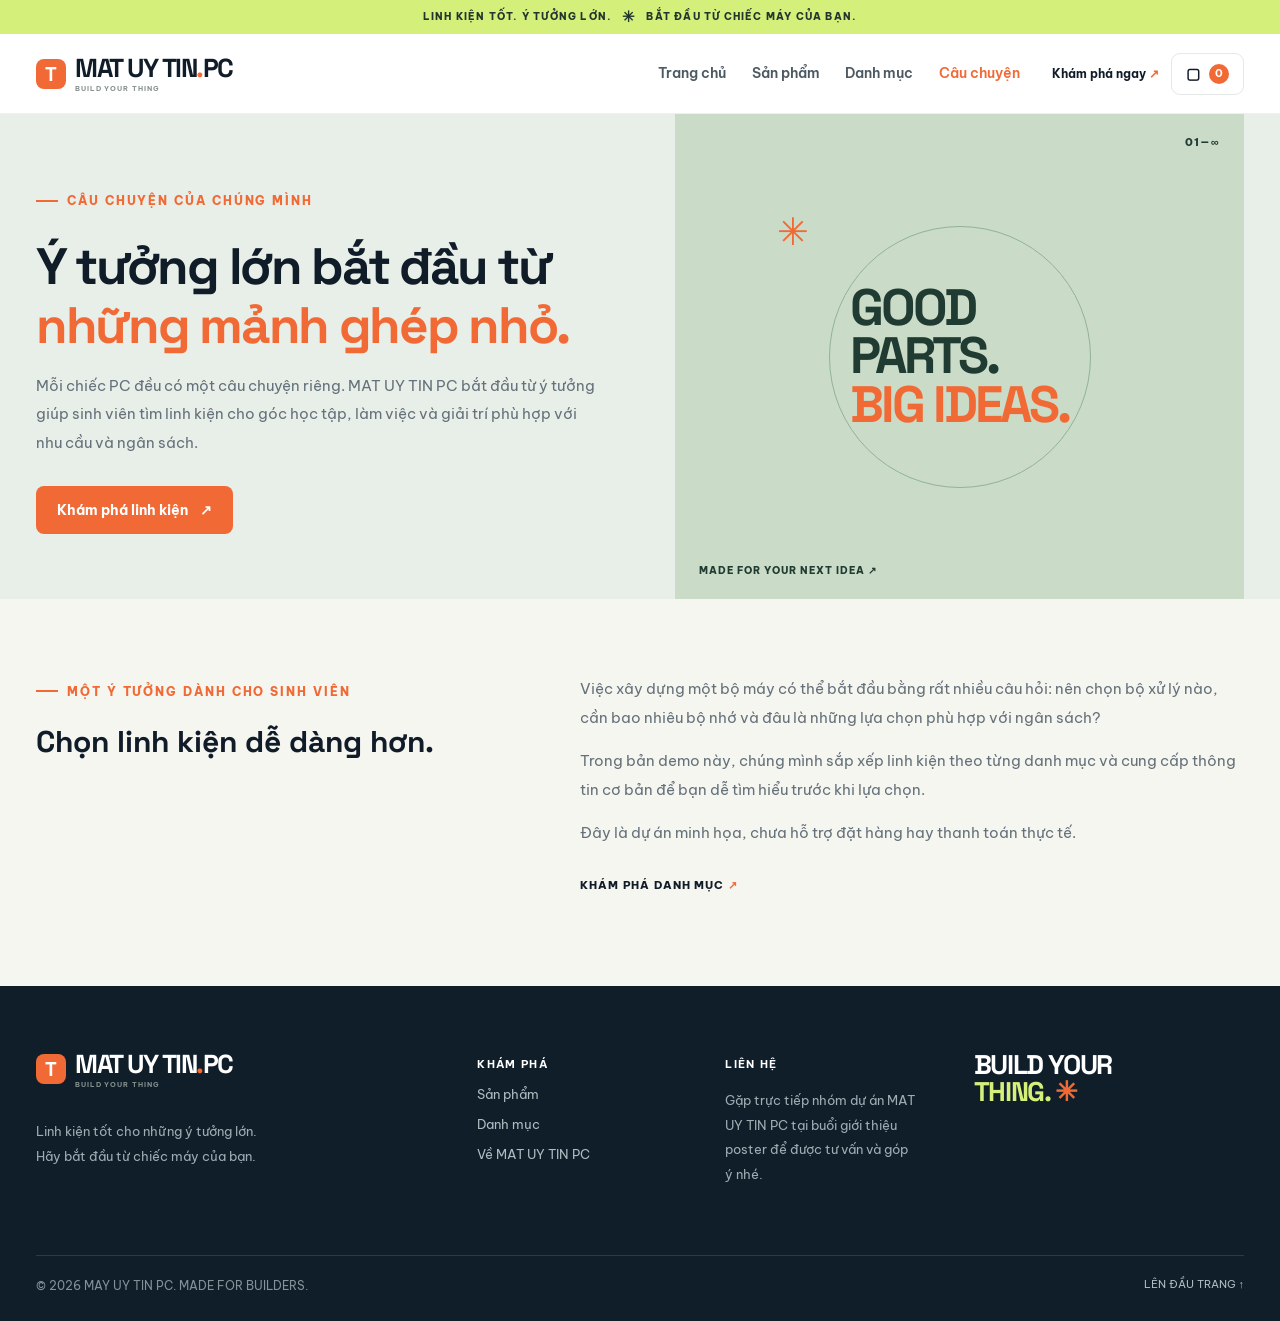
==== backstory.html @ f729427e "Add separate storefront pages and product details" ====
<!doctype html>
<html lang="vi">
<head>
  <meta charset="utf-8">
  <meta name="viewport" content="width=device-width, initial-scale=1">
  <meta name="theme-color" content="#142c29">
  <meta name="description" content="MAT UY TIN PC — góc linh kiện cho chiếc máy tính tiếp theo của bạn.">
  <title>Câu chuyện — MAT UY TIN PC</title>
  <link rel="stylesheet" href="styles.css">
  <script src="app.js" defer></script>
</head>
<body>
  <div class="announcement">LINH KIỆN TỐT. Ý TƯỞNG LỚN. <span>✳</span> BẮT ĐẦU TỪ CHIẾC MÁY CỦA BẠN.</div>
  <header class="site-header">
    <div class="container header-inner">
      <a class="logo" href="index.html" aria-label="MAT UY TIN PC — về trang chủ"><span class="logo-mark">T<span>✳</span></span><span>MAT UY TIN<span class="logo-dot">.</span>PC<small>BUILD YOUR THING</small></span></a>
      <nav class="nav-links" aria-label="Điều hướng chính"><a href="index.html">Trang chủ</a><a href="products.html">Sản phẩm</a><a href="categories.html">Danh mục</a><a href="backstory.html" aria-current="page">Câu chuyện</a></nav>
      <div class="header-actions"><a class="header-link" href="products.html">Khám phá ngay <span>↗</span></a><button class="icon-button cart-trigger" type="button" aria-label="Mở giỏ hàng"><span aria-hidden="true">▢</span><span class="cart-count">0</span></button></div>
    </div>
  </header>
  <main id="top">

    <section class="story-hero"><div class="container story-hero-inner"><div><p class="section-kicker">CÂU CHUYỆN CỦA CHÚNG MÌNH</p><h1>Ý tưởng lớn bắt đầu từ <em>những mảnh ghép nhỏ.</em></h1><p>Mỗi chiếc PC đều có một câu chuyện riêng. MAT UY TIN PC bắt đầu từ ý tưởng giúp sinh viên tìm linh kiện cho góc học tập, làm việc và giải trí phù hợp với nhu cầu và ngân sách.</p><a class="button button-primary" href="products.html">Khám phá linh kiện <span>↗</span></a></div><div class="build-visual" aria-hidden="true"><span class="build-star">✳</span><span class="build-number">01—∞</span><div class="build-message">GOOD<br>PARTS.<br><em>BIG IDEAS.</em></div><span class="build-caption">MADE FOR YOUR NEXT IDEA ↗</span></div></div></section>
    <section class="page-section"><div class="container story-content"><div><p class="section-kicker">MỘT Ý TƯỞNG DÀNH CHO SINH VIÊN</p><h2>Chọn linh kiện dễ dàng hơn.</h2></div><div><p>Việc xây dựng một bộ máy có thể bắt đầu bằng rất nhiều câu hỏi: nên chọn bộ xử lý nào, cần bao nhiêu bộ nhớ và đâu là những lựa chọn phù hợp với ngân sách?</p><p>Trong bản demo này, chúng mình sắp xếp linh kiện theo từng danh mục và cung cấp thông tin cơ bản để bạn dễ tìm hiểu trước khi lựa chọn.</p><p>Đây là dự án minh họa, chưa hỗ trợ đặt hàng hay thanh toán thực tế.</p><a class="text-link" href="categories.html">KHÁM PHÁ DANH MỤC <span>↗</span></a></div></div></section>
  </main>
  <footer class="footer"><div class="container"><div class="footer-grid"><div><a class="logo footer-logo" href="index.html"><span class="logo-mark">T<span>✳</span></span><span>MAT UY TIN<span class="logo-dot">.</span>PC<small>BUILD YOUR THING</small></span></a><p>Linh kiện tốt cho những ý tưởng lớn.<br>Hãy bắt đầu từ chiếc máy của bạn.</p></div><div><strong>KHÁM PHÁ</strong><a href="products.html">Sản phẩm</a><a href="categories.html">Danh mục</a><a href="backstory.html">Về MAT UY TIN PC</a></div><div id="lien-he"><strong>LIÊN HỆ</strong><p>Gặp trực tiếp nhóm dự án MAT UY TIN PC tại buổi giới thiệu poster để được tư vấn và góp ý nhé.</p></div><div class="footer-tagline">BUILD YOUR<br><em>THING.</em> <span>✳</span></div></div><div class="footer-bottom"><span>© 2026 MAY UY TIN PC. MADE FOR BUILDERS.</span><a href="#top">LÊN ĐẦU TRANG ↑</a></div></div></footer>
  <div class="cart-overlay" id="cart-overlay" hidden></div>
  <aside class="cart-drawer" id="cart-drawer" role="dialog" aria-modal="true" aria-labelledby="cart-title" aria-hidden="true">
    <div class="cart-header"><div><p class="section-kicker">MAT UY TIN PC / GIỎ HÀNG</p><h2 id="cart-title">Giỏ hàng của bạn<span>.</span></h2></div><button class="close-cart" type="button" aria-label="Đóng giỏ hàng">×</button></div>
    <div class="cart-items" id="cart-items"></div>
    <div class="cart-summary" id="cart-summary"><div><span>Tạm tính</span><strong id="cart-total">0 ₫</strong></div><p>Đây là bản demo. Không thanh toán hoặc đặt hàng thực tế.</p><button class="button button-primary checkout-button" type="button" disabled>Đặt hàng thử <span>↗</span></button><button class="continue-shopping" type="button">Tiếp tục chọn linh kiện</button></div>
    <form class="checkout-form" id="checkout-form" hidden>
      <p>Đây là đơn hàng mô phỏng. Không nhập thông tin cá nhân thật và không chuyển tiền.</p>
      <div class="checkout-identity"><strong>Thông tin khách hàng mẫu</strong><p>Tên: Sinh viên Demo<br>Số điện thoại: 000 000 0000</p></div>
      <fieldset class="checkout-options"><legend>Chọn cách thanh toán thử</legend><label class="checkout-option"><input type="radio" name="payment" value="Thanh toán khi nhận hàng (thử)" checked> Thanh toán khi nhận hàng (thử)</label><label class="checkout-option"><input type="radio" name="payment" value="Chuyển khoản (thử)"> Chuyển khoản (thử)</label></fieldset>
      <div class="checkout-total"><span>Tổng đơn hàng thử</span><strong id="checkout-total">0 ₫</strong></div>
      <button class="button button-primary" type="submit">Xác nhận đơn thử <span>↗</span></button><button class="checkout-back" type="button">← Quay lại giỏ hàng</button>
    </form>
    <div class="checkout-success" id="checkout-success" hidden role="status" aria-live="polite"><span aria-hidden="true">✳</span><h3>Đơn thử đã được xác nhận!</h3><p>Bạn đã hoàn tất trải nghiệm mua hàng tại MAT UY TIN PC.</p><p id="confirmation-details"></p><p>Đây chỉ là mô phỏng: không có đơn hàng hay giao dịch thực tế.</p><button class="button button-primary success-close" type="button">Tiếp tục khám phá <span>↗</span></button></div>
  </aside>
</body>
</html>
---- styles.css ----
@import url('https://fonts.googleapis.com/css2?family=Be+Vietnam+Pro:wght@400;500;600;700;800&family=Space+Grotesk:wght@400;500;600;700&display=swap');

:root{--ink:#111c29;--muted:#65717a;--paper:#f6f6f1;--white:#fff;--line:#e4e8e6;--orange:#f16a36;--dark:#101e2a;--lime:#d4ef7a;--radius:16px;--shadow:0 16px 38px rgba(19,32,43,.08)}
*{box-sizing:border-box}
html{scroll-behavior:smooth}
body{margin:0;background:var(--paper);color:var(--ink);font-family:'Be Vietnam Pro',sans-serif;font-size:15px;line-height:1.6}
body:has(.cart-drawer.is-open){overflow:hidden}
a{color:inherit;text-decoration:none}
button,input{font:inherit}
button{cursor:pointer}
button:focus-visible,a:focus-visible,input:focus-visible{outline:3px solid #f9a071;outline-offset:3px}
img{max-width:100%;display:block}
.container,.header-inner,.hero-inner,.footer-grid{width:min(1220px,calc(100% - 72px));margin-inline:auto}
.site-header{height:80px;background:#fff;border-bottom:1px solid #edf0ed;position:relative;z-index:10}
.header-inner{height:100%;display:flex;align-items:center;gap:42px}
.logo{display:inline-flex;align-items:center;gap:9px;font-family:'Space Grotesk',sans-serif;font-weight:700;font-size:26px;letter-spacing:-1.5px;white-space:nowrap;line-height:1}
.logo-mark{width:30px;height:30px;border-radius:8px;background:var(--orange);display:inline-grid;place-items:center;color:#fff;font-size:20px;letter-spacing:0}
.logo span:last-child{color:var(--orange)}
.nav-links{display:flex;align-items:center;gap:30px;margin-left:auto;font-weight:600;color:#4b5962;font-size:14px}
.nav-links a:hover{color:var(--orange)}
.header-actions{display:flex;align-items:center;gap:12px}
.icon-button{position:relative;display:inline-flex;align-items:center;justify-content:center;gap:9px;height:42px;padding:0 14px;border:1px solid var(--line);border-radius:9px;background:#fff;color:var(--ink);font-weight:700}
.icon-button:hover{border-color:var(--orange)}
.cart-count{display:grid;place-items:center;min-width:20px;height:20px;padding:0 5px;border-radius:50%;background:var(--orange);color:#fff;font-size:11px;line-height:1}
.hero{overflow:hidden;background:var(--dark);color:#fff;position:relative}
.hero:before{content:'';position:absolute;inset:0;background:radial-gradient(circle at 76% 46%,rgba(76,110,108,.2),transparent 34%),linear-gradient(120deg,transparent 55%,rgba(255,255,255,.018) 55%);pointer-events:none}
.hero-inner{min-height:500px;display:grid;grid-template-columns:1fr 1fr;align-items:center;gap:45px;position:relative}
.hero-copy{padding:70px 0;max-width:600px;position:relative;z-index:1}
.eyebrow,.section-kicker{display:inline-flex;align-items:center;gap:9px;color:var(--orange);font-size:12px;font-weight:800;text-transform:uppercase;letter-spacing:.16em}
.hero .eyebrow{color:var(--lime)}
.eyebrow:before,.section-kicker:before{content:'';width:22px;height:2px;background:currentColor}
.hero-title{font-family:'Space Grotesk','Be Vietnam Pro',sans-serif;font-size:clamp(45px,5vw,69px);letter-spacing:-.055em;line-height:1.08;margin:22px 0 20px;max-width:650px}
.hero-title em,.hero-title span{font-style:normal;color:var(--lime)}
.hero-description{font-size:16px;line-height:1.9;color:#b6c3c8;max-width:500px;margin:0}
.hero-actions{display:flex;align-items:center;flex-wrap:wrap;gap:12px;margin-top:30px}
.button{min-height:48px;padding:0 20px;border-radius:8px;display:inline-flex;align-items:center;justify-content:center;gap:12px;font-size:14px;font-weight:700;border:1px solid transparent;transition:transform .2s,background .2s,border-color .2s}
.button:hover{transform:translateY(-2px)}
.button-primary{background:var(--orange);color:#fff}
.button-primary:hover{background:#d95627}
.button-secondary{border-color:#52616a;color:#fff;background:transparent}
.button-secondary:hover{border-color:#fff}
.hero-stats{display:flex;gap:28px;margin-top:42px;padding-top:22px;border-top:1px solid rgba(255,255,255,.14);color:#aab9bd;font-size:12px}
.hero-stats strong{display:block;color:#fff;font-family:'Space Grotesk',sans-serif;font-size:22px;line-height:1.3}
.hero-art{position:relative;min-height:450px;display:grid;place-items:center}
.orbit{position:absolute;width:min(440px,90%);aspect-ratio:1;border:1px solid rgba(207,230,199,.18);border-radius:50%}
.orbit:before,.orbit:after{content:'';position:absolute;border:1px solid rgba(207,230,199,.1);border-radius:50%;inset:32px}
.orbit:after{inset:-35px;border-style:dashed}
.pc-illustration{position:relative;z-index:1;filter:drop-shadow(0 35px 38px rgba(0,0,0,.3))}
.pc-illustration img{max-height:430px;object-fit:contain}
.benefits{display:grid;grid-template-columns:repeat(4,1fr);gap:0;background:#fff;border-bottom:1px solid var(--line)}
.benefit{display:flex;align-items:center;gap:14px;padding:27px 24px;border-right:1px solid var(--line)}
.benefit:first-child{padding-left:max(36px,calc((100vw - 1220px)/2))}
.benefit:last-child{border-right:0}
.benefit-icon{flex:none;width:42px;height:42px;display:grid;place-items:center;border-radius:12px;background:#fff2e9;color:var(--orange);font-size:21px}
.benefit strong{display:block;font-size:13px;line-height:1.5}
.benefit p,.benefit small{display:block;margin:3px 0 0;color:#89939a;font-size:12px;line-height:1.4}
.catalog-section{padding:90px 0 100px}
.section-heading{display:flex;align-items:end;justify-content:space-between;gap:24px;margin-bottom:32px}
.section-title{font-family:'Space Grotesk','Be Vietnam Pro',sans-serif;font-size:clamp(32px,3.4vw,45px);letter-spacing:-.045em;line-height:1.2;margin:10px 0 0}
.section-description{color:var(--muted);font-size:14px;line-height:1.8;max-width:400px;margin:8px 0 0}
.catalog-toolbar{display:flex;justify-content:space-between;align-items:center;gap:20px;border-bottom:1px solid #dce3df;margin-bottom:26px}
.category-tabs{display:flex;gap:25px;overflow-x:auto;scrollbar-width:none}
.category-tabs::-webkit-scrollbar{display:none}
.category-tab{border:0;border-bottom:2px solid transparent;background:transparent;padding:14px 0 16px;white-space:nowrap;color:#79858b;font-size:13px;font-weight:700}
.category-tab:hover,.category-tab.is-active,.category-tab[aria-selected=true]{border-color:var(--orange);color:var(--ink)}
.search-box{display:flex;align-items:center;gap:9px;background:#fff;border:1px solid var(--line);border-radius:8px;padding:0 13px;height:42px;color:#89969c;min-width:225px;margin-bottom:10px}
.search-box input{width:100%;border:0;outline:0;background:transparent;color:var(--ink);font-size:13px}
.search-box input:focus-visible{outline:0}
.product-grid{display:grid;grid-template-columns:repeat(4,minmax(0,1fr));gap:18px}
.product-card{position:relative;background:#fff;border:1px solid #e9edeb;border-radius:12px;overflow:hidden;transition:transform .2s,box-shadow .2s}
.product-card:hover{transform:translateY(-4px);box-shadow:var(--shadow)}
.product-image{height:220px;background:#f0f3f0;display:grid;place-items:center;overflow:hidden;position:relative}
.product-image img{width:80%;height:80%;object-fit:contain;transition:transform .25s}
.product-card:hover .product-image img{transform:scale(1.05)}
.product-badge{position:absolute;z-index:2;top:14px;left:14px;background:#fff;color:var(--ink);padding:5px 9px;border-radius:5px;font-size:10px;font-weight:800;text-transform:uppercase;letter-spacing:.04em}
.product-info{padding:20px}
.product-category{font-size:11px;text-transform:uppercase;letter-spacing:.12em;color:#9aa4a5;font-weight:700;margin:0 0 7px}
.product-name{font-family:'Space Grotesk','Be Vietnam Pro',sans-serif;font-weight:700;line-height:1.35;font-size:17px;min-height:43px;margin:0}
.product-spec{font-size:12px;color:#8c989b;margin:7px 0 18px;min-height:18px}
.product-bottom{display:flex;align-items:center;justify-content:space-between;gap:8px;padding-top:16px;border-top:1px solid #edf0ee}
.product-price{font-family:'Space Grotesk','Be Vietnam Pro',sans-serif;font-size:18px;font-weight:700;letter-spacing:-.03em}
.add-button{width:36px;height:36px;display:grid;place-items:center;flex:none;border:0;border-radius:8px;background:#142532;color:#fff;font-size:21px;line-height:1}
.add-button:hover{background:var(--orange)}
.empty-state{grid-column:1/-1;text-align:center;padding:50px;color:var(--muted)}
.build-section{background:#e8eee8;overflow:hidden}
.build-section>.container{display:grid;grid-template-columns:1fr 1fr;align-items:center;gap:70px;min-height:360px}
.build-copy{padding:65px 0}
.build-copy p{max-width:470px;color:var(--muted);line-height:1.9}
.build-copy .button{margin-top:16px}
.build-visual{height:100%;min-height:360px;display:grid;place-items:center;position:relative}
.build-visual:before{content:'';position:absolute;width:300px;height:300px;border-radius:50%;background:#d5e3d2}
.build-visual>*{position:relative}
.footer{background:#101e2a;color:#fff;padding:65px 0 26px}
.footer-grid{display:grid;grid-template-columns:2fr 1fr 1fr 1.4fr;gap:55px;padding-bottom:55px}
.footer .logo{margin-bottom:18px}
.footer p{color:#9daeb3;max-width:330px;font-size:13px;line-height:1.9}
.footer h3,.footer h4{font-size:13px;margin:0 0 18px}
.footer a:not(.logo){display:block;color:#aebdc1;font-size:13px;margin:9px 0}
.footer a:hover{color:#fff}
.footer-bottom{width:min(1220px,calc(100% - 72px));margin:auto;padding-top:20px;border-top:1px solid rgba(255,255,255,.12);display:flex;justify-content:space-between;gap:20px;color:#819398;font-size:12px}
.cart-overlay{position:fixed;inset:0;background:rgba(9,19,26,.55);z-index:50;opacity:0;visibility:hidden;transition:opacity .2s,visibility .2s}
.cart-overlay.is-open{opacity:1;visibility:visible}
.cart-drawer{position:fixed;right:0;top:0;bottom:0;width:min(440px,100%);background:#fff;z-index:51;display:flex;flex-direction:column;transform:translateX(100%);visibility:hidden;transition:transform .25s,visibility .25s;box-shadow:-12px 0 40px rgba(0,0,0,.1)}
.cart-drawer.is-open{transform:translateX(0);visibility:visible}
.cart-header{padding:24px;display:flex;align-items:center;justify-content:space-between;border-bottom:1px solid var(--line)}
.cart-header h2{margin:0;font-family:'Space Grotesk','Be Vietnam Pro',sans-serif;font-size:25px}
.cart-items{padding:24px;overflow-y:auto;flex:1}
.cart-item{display:grid;grid-template-columns:64px 1fr auto;gap:14px;align-items:center;padding:14px 0;border-bottom:1px solid var(--line)}
.cart-item img{width:64px;height:64px;object-fit:contain;background:#f3f5f3;border-radius:8px}
.cart-item h3{font-size:14px;margin:0 0 4px}
.cart-item p{font-size:13px;color:var(--muted);margin:0}
.cart-item button{border:0;background:transparent;color:var(--orange);font-weight:700}
.cart-summary{padding:24px;border-top:1px solid var(--line)}
.cart-summary>div{display:flex;justify-content:space-between;align-items:center;margin-bottom:18px}
.cart-summary .button{width:100%}
.cart-summary p{font-size:12px;color:var(--muted);margin:12px 0 0;text-align:center}
[hidden]{display:none!important}
@media(max-width:950px){.container,.header-inner,.hero-inner,.footer-grid,.footer-bottom{width:min(100% - 48px,1220px)}.header-inner{gap:20px}.nav-links{gap:17px}.hero-inner{min-height:440px}.hero-art{min-height:400px}.benefits{grid-template-columns:repeat(2,1fr)}.benefit:first-child{padding-left:24px}.benefit:nth-child(2){border-right:0}.benefit:nth-child(-n+2){border-bottom:1px solid var(--line)}.product-grid{grid-template-columns:repeat(3,minmax(0,1fr))}.footer-grid{grid-template-columns:2fr 1fr 1fr;gap:35px}.footer-grid>div:last-child{grid-column:1/-1}}
@media(max-width:680px){.container,.header-inner,.hero-inner,.footer-grid,.footer-bottom{width:calc(100% - 36px)}.site-header{height:68px}.logo{font-size:23px}.nav-links{display:none}.header-actions{margin-left:auto}.hero-inner{grid-template-columns:1fr;gap:0}.hero-copy{padding:58px 0 25px}.hero-title{font-size:44px}.hero-art{min-height:290px}.orbit{width:260px}.pc-illustration img{max-height:280px}.hero-stats{margin-top:30px;gap:20px}.benefit{padding:18px 14px;gap:9px}.benefit:first-child{padding-left:14px}.benefit-icon{width:36px;height:36px;font-size:18px}.benefit strong{font-size:12px}.benefit p,.benefit small{font-size:11px}.catalog-section{padding:65px 0}.section-heading{display:block}.catalog-toolbar{align-items:stretch;flex-direction:column-reverse;gap:2px}.search-box{margin-bottom:2px}.category-tabs{gap:20px}.product-grid{grid-template-columns:repeat(2,minmax(0,1fr));gap:10px}.product-image{height:165px}.product-info{padding:14px}.product-name{font-size:15px}.product-price{font-size:16px}.product-spec{font-size:11px}.build-section>.container{grid-template-columns:1fr;gap:0}.build-copy{padding:55px 0 10px}.build-visual{min-height:250px}.build-visual:before{width:220px;height:220px}.footer-grid{grid-template-columns:1fr 1fr;gap:30px}.footer-grid>div:first-child,.footer-grid>div:last-child{grid-column:1/-1}.footer-bottom{flex-direction:column;gap:5px}}
@media(max-width:390px){.hero-title{font-size:38px}.product-grid{grid-template-columns:1fr 1fr}.product-image{height:135px}.product-bottom{align-items:flex-start;flex-direction:column}.add-button{width:100%}}
@media(prefers-reduced-motion:reduce){*,*:before,*:after{scroll-behavior:auto!important;transition:none!important;animation:none!important}}
/* Details for the storefront artwork and editorial sections. */
.announcement{min-height:31px;display:flex;justify-content:center;align-items:center;gap:10px;background:#d4ef7a;color:#22362e;font-size:10px;font-weight:800;letter-spacing:.12em;text-align:center;padding:5px 16px}
.announcement span{font-size:15px}
.logo>span:last-child{color:inherit;position:relative}
.logo .logo-dot{color:var(--orange)}
.logo small{display:block;margin-top:4px;font-family:'Be Vietnam Pro',sans-serif;font-size:7px;letter-spacing:.13em;color:#85918e}
.logo-mark{position:relative;font-family:'Space Grotesk',sans-serif}
.logo-mark span{position:absolute;right:2px;top:1px;font-size:9px;color:#fff}
.header-link{font-size:12px;font-weight:700;white-space:nowrap}
.header-link span{color:var(--orange)}
.hero-stats b{color:#fff}
.hero-art-label{position:absolute;top:50px;left:2%;font-family:'Space Grotesk',sans-serif;font-size:14px;line-height:1.1;letter-spacing:.12em;color:#b5c6c7}
.hero-art-label strong{font-size:27px;letter-spacing:-.04em;color:#fff}
.orbit-two{transform:scale(.78);border-color:rgba(207,230,199,.08)}
.pc-illustration{width:230px;height:285px;transform:rotate(-6deg)}
.pc-top{position:absolute;top:0;left:18px;width:188px;height:23px;background:#879a8d;clip-path:polygon(12% 0,100% 0,88% 100%,0 100%)}
.pc-body{position:absolute;inset:20px 20px 0 0;background:#233934;border:5px solid #a1b5a4;box-shadow:10px 13px 0 #080f14, inset 0 0 0 2px #253831;display:flex}
.pc-inner{position:relative;width:80%;height:100%;background:linear-gradient(140deg,#253c38,#101c22);overflow:hidden}
.pc-inner:after{content:'';position:absolute;inset:7px;border:1px solid rgba(217,242,177,.25)}
.pc-fan{position:absolute;width:78px;height:78px;border:7px solid #b5d994;border-radius:50%;box-shadow:0 0 18px rgba(173,231,126,.28),inset 0 0 0 5px #1a312c;left:30px}
.pc-fan:before{content:'✳';display:grid;place-items:center;position:absolute;inset:8px;border-radius:50%;background:#263d35;color:#9cbd86;font-size:38px;line-height:1}
.fan-one{top:20px}.fan-two{top:110px}
.pc-board{position:absolute;right:8px;top:30px;width:24px;height:105px;border:3px solid #6e8772;background:repeating-linear-gradient(0deg,#3c5d4d 0 7px,#a4be94 8px 9px)}
.pc-gpu{position:absolute;bottom:38px;left:16px;width:125px;height:25px;background:#aec9a0;border:4px solid #394f42;display:grid;place-items:center;color:#25362e;font-size:8px;letter-spacing:.12em;font-weight:800}
.pc-front{width:20%;background:repeating-linear-gradient(90deg,#506b5c 0 3px,#283c36 3px 7px);border-left:3px solid #a1b5a4;display:flex;flex-direction:column;gap:7px;padding:16px 8px}
.pc-front i{height:3px;background:#c0e29d}
.hero-sticker{position:absolute;right:0;top:24%;width:94px;height:94px;background:var(--lime);color:#172b28;transform:rotate(9deg);display:grid;align-content:center;padding:12px;font-family:'Space Grotesk',sans-serif;font-size:21px;font-weight:700;line-height:.9;box-shadow:4px 5px 0 rgba(0,0,0,.15)}
.hero-sticker b{font-size:9px;letter-spacing:.07em;margin-top:7px}
.hero-art-caption{position:absolute;bottom:30px;right:5%;font-size:10px;letter-spacing:.15em;font-weight:700;color:#a5b8b5}
.hero-art-caption span{color:var(--lime)}
.benefits{display:block}
.benefits-inner{display:grid;grid-template-columns:repeat(3,1fr)}
.benefit:first-child{padding-left:0}
.benefit:last-child{padding-right:0}
.text-link{font-size:11px;font-weight:800;letter-spacing:.08em;white-space:nowrap}
.text-link span{color:var(--orange)}
.section-title em,.build-copy h2 em{font-style:normal;color:var(--orange)}
.catalog-meta{display:flex;justify-content:space-between;color:#9ba5a1;font-size:10px;letter-spacing:.1em;font-weight:800;margin:0 0 14px}
.demo-note{color:#929c99;font-size:12px;margin-top:22px}
.build-copy h2{font-family:'Space Grotesk','Be Vietnam Pro',sans-serif;font-size:clamp(33px,3.4vw,46px);line-height:1.2;letter-spacing:-.04em;margin:15px 0}
.button-dark{background:var(--dark);color:#fff}
.button-dark:hover{background:var(--orange)}
.build-visual{min-height:360px;background:#cadbc8;color:#203b32;overflow:hidden}
.build-visual:before{width:260px;height:260px;border:1px solid #91b39b;background:transparent}
.build-message{font-family:'Space Grotesk',sans-serif;font-size:clamp(37px,4vw,59px);line-height:.95;font-weight:700;letter-spacing:-.06em;z-index:1}
.build-message em{font-style:normal;color:#f16a36}
.build-star{position:absolute;top:18%;left:18%;font-size:38px;color:#f16a36}
.build-number{position:absolute;top:20px;right:24px;font-size:11px;font-weight:800;letter-spacing:.1em}
.build-caption{position:absolute;bottom:20px;left:24px;font-size:10px;font-weight:800;letter-spacing:.1em}
.footer .footer-grid{width:100%;margin:0}
.footer .footer-bottom{width:100%;margin:0}
.footer-grid strong{font-size:11px;letter-spacing:.12em}
.footer-tagline{font-family:'Space Grotesk',sans-serif;font-size:27px;font-weight:700;line-height:1;letter-spacing:-.05em}
.footer-tagline em{font-style:normal;color:var(--lime)}
.footer-tagline span{color:var(--orange)}
.footer-bottom a:not(.logo){margin:0;font-size:11px}
.close-cart{border:0;background:#f2f4f2;width:38px;height:38px;border-radius:8px;font-size:25px;line-height:1}
.cart-header .section-kicker{margin:0 0 5px;font-size:10px}
.cart-header h2 span{color:var(--orange)}
.checkout-button{margin-top:14px}
.checkout-button:disabled{opacity:.55;cursor:not-allowed;transform:none}
.continue-shopping{border:0;background:transparent;display:block;margin:16px auto 0;font-size:13px;font-weight:700;text-decoration:underline}
@media(max-width:950px){.benefit:nth-child(-n+2){border-bottom:0}.benefit:nth-child(2){border-right:1px solid var(--line)}.benefit:first-child{padding-left:0}}
@media(max-width:680px){.header-link{display:none}.announcement{font-size:9px}.benefits-inner{grid-template-columns:1fr}.benefit,.benefit:first-child,.benefit:last-child{padding:14px 0;border-right:0;border-bottom:1px solid var(--line)}.benefit:last-child{border-bottom:0}.hero-art-label{top:20px}.hero-sticker{right:8%;top:20%}.hero-art-caption{bottom:15px}.pc-illustration{transform:scale(.75) rotate(-6deg)}.build-visual{margin-bottom:0;min-height:250px}.footer .footer-grid>div:last-child{grid-column:auto}}
.product-image svg{width:82%;height:82%;max-width:230px;filter:drop-shadow(0 12px 10px rgba(24,42,32,.13));transition:transform .25s}
.product-card:hover .product-image svg{transform:scale(1.06) rotate(2deg)}
.product-image.peach,.cart-item-art.peach{background:#f4e5da}
.product-image.blue,.cart-item-art.blue{background:#e1eae9}
.product-image.sage,.cart-item-art.sage{background:#e4ebd8}
.product-image.lavender,.cart-item-art.lavender{background:#e8e6ee}
.product-image.yellow,.cart-item-art.yellow{background:#f0ecd8}
.product-index{position:absolute;right:12px;bottom:10px;color:#87948b;font-size:10px;font-weight:800;letter-spacing:.1em}
.cart-item-art{width:64px;height:64px;border-radius:8px;display:grid;place-items:center;overflow:hidden}
.cart-item-art svg{width:95%;height:95%}
.cart-item-info strong,.cart-item-info small{display:block}
.cart-item-info strong{font-size:13px;line-height:1.4}
.cart-item-info small{font-size:12px;color:var(--muted);margin-top:4px}
.quantity-control{display:flex;align-items:center;gap:12px;margin-top:8px;font-size:13px}
.cart-item .quantity-control button{width:22px;height:22px;background:#f1f4f1;color:var(--ink);border-radius:4px;line-height:1}
.cart-item .remove-item{font-size:21px;color:#91a09a;align-self:start}
.cart-empty{display:flex;flex-direction:column;align-items:center;justify-content:center;text-align:center;min-height:250px;color:var(--muted)}
.cart-empty span{font-size:39px;color:var(--orange)}
.cart-empty strong{color:var(--ink);font-size:16px;margin-top:10px}
.cart-empty p{font-size:13px;max-width:220px}
.checkout-form{display:grid;gap:12px;margin-top:16px}
.checkout-field{display:grid;gap:5px;font-size:12px;font-weight:700;color:var(--ink)}
.checkout-field input,.checkout-field textarea,.checkout-field select,.checkout-form input,.checkout-form textarea,.checkout-form select{width:100%;min-height:40px;padding:10px 12px;border:1px solid #dce4de;border-radius:7px;background:#fff;color:var(--ink);font:inherit}
.checkout-field textarea,.checkout-form textarea{resize:vertical;min-height:70px}
.checkout-form .button{width:100%}
.checkout-success{padding:18px;border-radius:8px;background:#edf6e7;color:#305138;font-size:13px;line-height:1.6}
.checkout-identity{display:grid;grid-template-columns:1fr 1fr;gap:10px}
.checkout-options{display:grid;gap:8px;margin:0;padding:0;border:0}
.checkout-options legend{font-size:12px;font-weight:700;margin-bottom:7px}
.checkout-option{display:flex;align-items:center;gap:9px;padding:10px 12px;border:1px solid #dce4de;border-radius:7px;font-size:13px;cursor:pointer}
.checkout-option:has(input:checked){border-color:var(--orange);background:#fff7f2}
.checkout-option input{width:auto;min-height:0;accent-color:var(--orange)}
.checkout-back{border:0;background:transparent;color:var(--muted);font-size:13px;font-weight:700;text-decoration:underline;padding:8px}
@media(max-width:390px){.checkout-identity{grid-template-columns:1fr}}
.checkout-form,.checkout-success{margin:0;padding:24px;overflow-y:auto;flex:1;align-content:start}
.checkout-form>p{margin:0;color:var(--muted);font-size:13px}
.checkout-identity{display:block;padding:12px;background:#f3f6f2;border-radius:8px;font-size:13px}
.checkout-identity p{margin:5px 0 0;color:var(--muted)}
.checkout-total{display:flex;justify-content:space-between;gap:12px;padding:14px 0;border-top:1px solid var(--line);font-size:14px}
.checkout-success{background:#edf6e7}
.checkout-success>span{font-size:33px;color:var(--orange)}
.checkout-success h3{font-size:21px;margin:10px 0}
.checkout-success .button{margin-top:12px}

.product-image img,
.cart-item-art img {
  width: 100%;
  height: 100%;
  object-fit: contain; /* Giữ nguyên tỉ lệ ảnh, không bị cắt xén */
  display: block;
}

.product-image img {
  max-height: 150px; /* Điều chỉnh con số này cho vừa khung thẻ sản phẩm */
  padding: 12px;
}



/* Shared navigation and the separate catalog, detail and story pages. */
.header-inner{gap:clamp(16px,2.5vw,36px)}
.nav-links{gap:clamp(14px,2vw,30px)}
.nav-links a[aria-current="page"]{color:var(--orange)}
.page-section{padding:76px 0 90px}
.page-intro{color:var(--muted);max-width:640px;margin:12px 0 0}
.category-grid{display:grid;grid-template-columns:repeat(4,minmax(0,1fr));gap:18px;margin-top:36px}
.category-card{min-height:250px;display:flex;flex-direction:column;align-items:flex-start;padding:24px;border:1px solid rgba(17,28,41,.07);border-radius:12px;transition:transform .2s,box-shadow .2s}
.category-card:hover{transform:translateY(-4px);box-shadow:var(--shadow)}
.category-card.peach,.detail-image.peach{background:#f4e5da}
.category-card.blue,.detail-image.blue{background:#e1eae9}
.category-card.sage,.detail-image.sage{background:#e4ebd8}
.category-card.yellow,.detail-image.yellow{background:#f0ecd8}
.detail-image.lavender{background:#e8e6ee}
.category-card-number{font-size:11px;font-weight:800;letter-spacing:.1em}
.category-card strong{font-family:'Space Grotesk','Be Vietnam Pro',sans-serif;font-size:39px;line-height:1.1;margin-top:25px}
.category-card p{color:#53645b;line-height:1.7;font-size:14px}
.category-card-action{margin-top:auto;font-size:13px;font-weight:800}
.product-link::after{content:'';position:absolute;inset:0;z-index:1}
.product-card .add-button{position:relative;z-index:3}
.product-badge,.product-index{pointer-events:none}
.product-card:focus-within{box-shadow:0 0 0 3px #f9a071}
.breadcrumbs{display:flex;align-items:center;flex-wrap:wrap;gap:10px;color:var(--muted);font-size:13px;margin-bottom:28px}
.breadcrumbs a:hover{text-decoration:underline}
.product-detail{display:grid;grid-template-columns:minmax(0,1fr) minmax(0,1fr);gap:clamp(28px,5vw,72px);align-items:start}
.detail-image{min-height:420px;display:grid;place-items:center;border-radius:14px;padding:35px}
.detail-image img{width:100%;height:350px;object-fit:contain}
.detail-copy h1{font-family:'Space Grotesk','Be Vietnam Pro',sans-serif;font-size:clamp(33px,4vw,48px);line-height:1.2;letter-spacing:-.04em;margin:12px 0}
.detail-spec{color:var(--muted);margin:0}
.detail-price{font-family:'Space Grotesk','Be Vietnam Pro',sans-serif;font-size:27px;font-weight:700;margin:22px 0}
.detail-description{line-height:1.85;color:#485961}
.detail-actions{display:flex;flex-wrap:wrap;gap:12px;margin-top:24px}
.detail-actions .button{flex:1 1 190px}
.specs-section{display:grid;grid-template-columns:1fr 2fr;gap:35px;margin-top:70px}
.specs-section h2,.story-content h2{font-family:'Space Grotesk','Be Vietnam Pro',sans-serif;font-size:30px;line-height:1.25;margin:10px 0}
.specs-table-wrap{overflow-x:auto}
.specs-table{width:100%;border-collapse:collapse;background:#fff;border:1px solid var(--line);text-align:left}
.specs-table th,.specs-table td{padding:15px 18px;border-bottom:1px solid var(--line);vertical-align:top}
.specs-table th{width:38%;background:#edf2ec;font-weight:700}
.specs-table tr:last-child th,.specs-table tr:last-child td{border-bottom:0}
.detail-not-found{padding:50px 0 90px}
.detail-not-found p{color:var(--muted);margin-bottom:25px}
.visually-hidden{position:absolute;width:1px;height:1px;padding:0;margin:-1px;overflow:hidden;clip:rect(0,0,0,0);white-space:nowrap;border:0}
.story-hero{background:#e8eee8}
.story-hero-inner{display:grid;grid-template-columns:1fr 1fr;align-items:center;gap:70px;min-height:430px}
.story-hero-inner>div:first-child{padding:65px 0}
.story-hero h1{font-family:'Space Grotesk','Be Vietnam Pro',sans-serif;font-size:clamp(37px,4vw,54px);line-height:1.15;letter-spacing:-.045em;margin:16px 0}
.story-hero h1 em,.section-title em{font-style:normal;color:var(--orange)}
.story-hero p:not(.section-kicker),.story-content p:not(.section-kicker){line-height:1.9;color:var(--muted)}
.story-hero .button{margin-top:14px}
.story-content{display:grid;grid-template-columns:1fr 1.4fr;gap:70px}
.story-content p:first-child{margin-top:0}
.story-content .text-link{display:inline-block;margin-top:14px}
@media(max-width:950px){.category-grid{grid-template-columns:repeat(2,minmax(0,1fr))}}
@media(max-width:860px){
  .site-header{height:auto}
  .header-inner{display:grid;grid-template-columns:minmax(0,1fr) auto;gap:0 12px;padding-top:12px}
  .header-inner>.logo{grid-column:1;grid-row:1}
  .header-actions{grid-column:2;grid-row:1;margin:0}
  .header-link{display:none}
  .nav-links{display:flex;grid-column:1/-1;grid-row:2;gap:22px;max-width:100%;overflow-x:auto;white-space:nowrap;margin:0;padding:11px 0 12px;scrollbar-width:thin}
}
@media(max-width:680px){
  .page-section{padding:50px 0 65px}
  .category-grid{gap:10px;margin-top:25px}
  .category-card{min-height:220px;padding:17px}
  .category-card strong{font-size:31px;margin-top:20px}
  .category-card p{font-size:13px}
  .product-detail,.specs-section,.story-hero-inner,.story-content{grid-template-columns:1fr;gap:24px}
  .detail-image{min-height:290px;padding:20px}
  .detail-image img{height:250px}
  .specs-section{margin-top:50px}
  .specs-table th,.specs-table td{padding:12px}
  .story-hero-inner{gap:0}
  .story-hero-inner>div:first-child{padding:48px 0 10px}
  .story-hero .build-visual{min-height:260px}
}
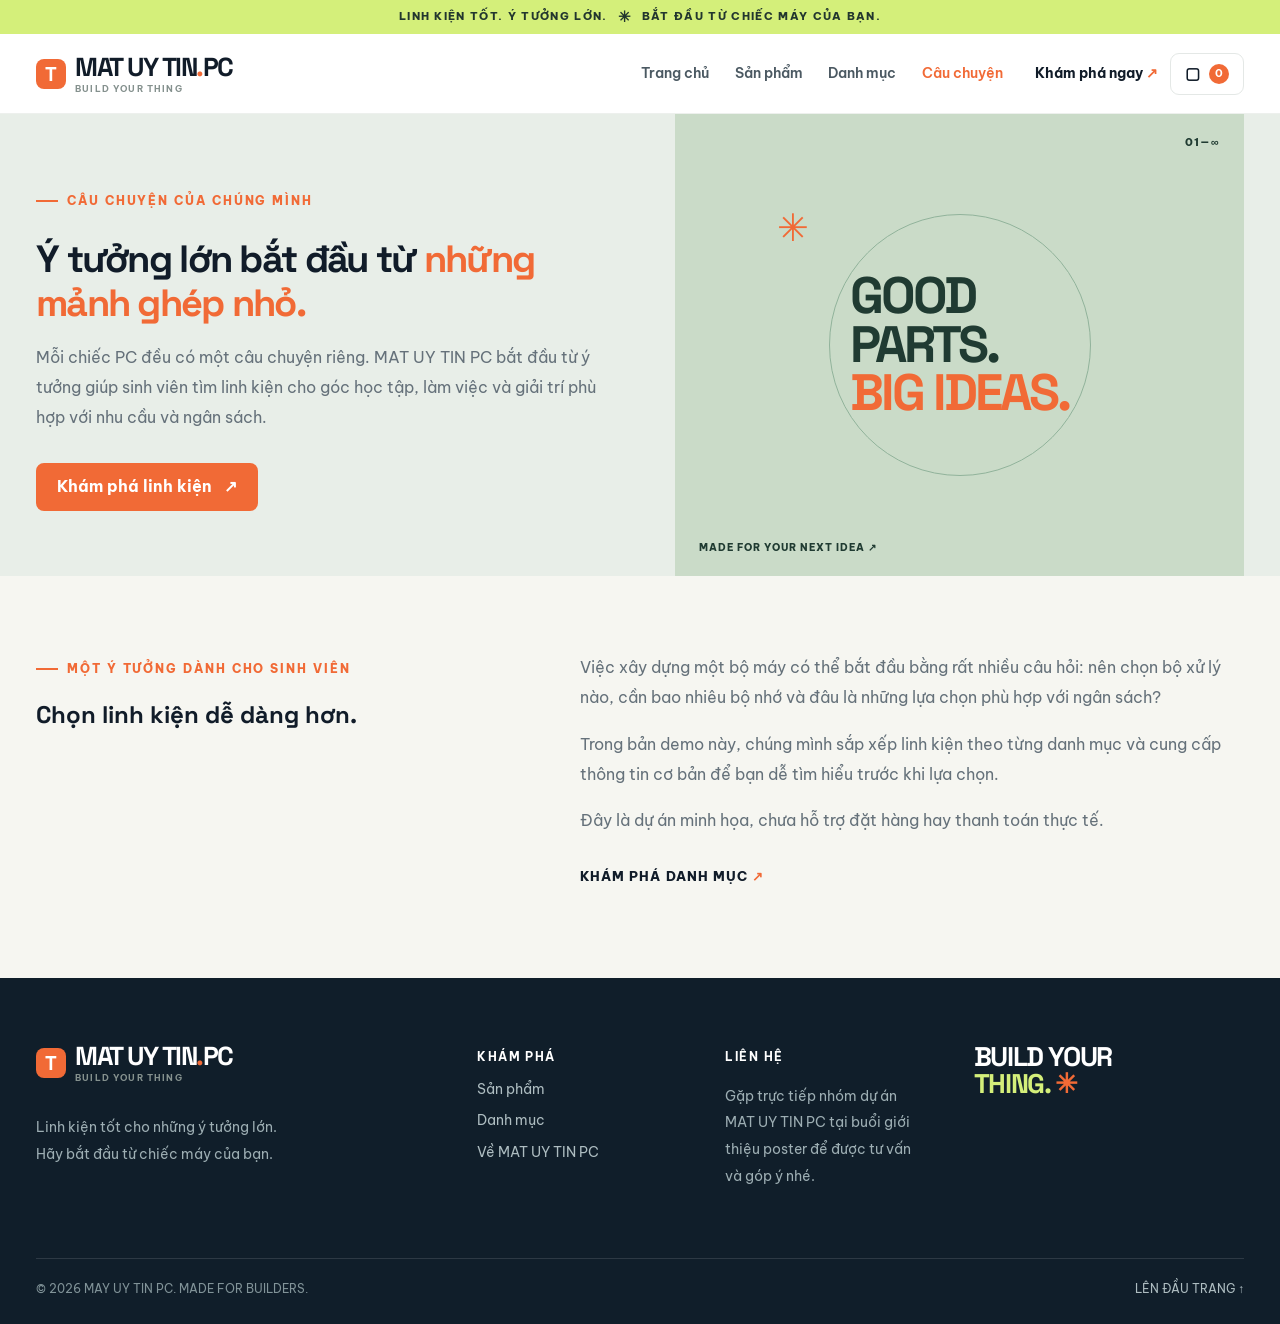
==== commit 0028ff01: "Adjust storefront typography using GearVN as reference" ====
--- a/backstory.html
+++ b/backstory.html
@@ -6,8 +6,8 @@
   <meta name="theme-color" content="#142c29">
   <meta name="description" content="MAT UY TIN PC — góc linh kiện cho chiếc máy tính tiếp theo của bạn.">
   <title>Câu chuyện — MAT UY TIN PC</title>
-  <link rel="stylesheet" href="styles.css">
-  <script src="app.js" defer></script>
+  <link rel="stylesheet" href="styles.css?v=20261119-3">
+  <script src="app.js?v=20261119-3" defer></script>
 </head>
 <body>
   <div class="announcement">LINH KIỆN TỐT. Ý TƯỞNG LỚN. <span>✳</span> BẮT ĐẦU TỪ CHIẾC MÁY CỦA BẠN.</div>
--- a/styles.css
+++ b/styles.css
@@ -319,3 +319,62 @@
   .story-hero-inner>div:first-child{padding:48px 0 10px}
   .story-hero .build-visual{min-height:260px}
 }
+
+/* Cỡ chữ theo thứ bậc của một cửa hàng linh kiện: nội dung dễ đọc,
+   tên và thông số rõ ràng, giá nổi bật hơn thông tin phụ. */
+:root{--type-body:16px;--type-caption:12px;--type-price:20px}
+body{font-size:var(--type-body)}
+.announcement{font-size:11px}
+.logo small{font-size:9px}
+.nav-links,.header-link{font-size:14px}
+.cart-count{font-size:11px}
+.eyebrow,.section-kicker{font-size:var(--type-caption)}
+.hero-title{font-size:clamp(34px,3.8vw,52px)}
+.hero-description{font-size:16px;line-height:1.7}
+.hero-stats{font-size:12px}
+.button{font-size:16px;line-height:1.35}
+.benefit strong{font-size:14px}
+.benefit p,.benefit small{font-size:13px}
+.section-title{font-size:clamp(24px,2.2vw,28px);line-height:1.3}
+.section-description,.page-intro{font-size:15px}
+.category-tab,.search-box input{font-size:14px}
+.catalog-meta,.product-category{font-size:12px}
+.product-badge,.product-index{font-size:11px}
+.product-name{font-size:14px;line-height:1.45}
+.product-spec{font-size:13px;line-height:1.5}
+.product-price{font-size:var(--type-price)}
+.text-link,.category-card-action{font-size:13px}
+.demo-note{font-size:13px}
+.build-copy h2{font-size:clamp(28px,2.7vw,36px)}
+.category-card-number{font-size:12px}
+.category-card strong{font-size:32px}
+.category-card p{font-size:14px}
+.breadcrumbs{font-size:13px}
+.detail-copy h1{font-size:22px;line-height:1.3;letter-spacing:-.02em}
+.detail-spec{font-size:14px}
+.detail-price{font-size:28px;line-height:1.25}
+.detail-description{font-size:15px;line-height:1.65}
+.specs-section h2,.story-content h2{font-size:24px}
+.specs-table th,.specs-table td{font-size:14px;line-height:1.6}
+.story-hero h1{font-size:clamp(28px,3vw,38px)}
+.footer p,.footer a:not(.logo){font-size:14px}
+.footer-grid strong,.footer-bottom,.footer-bottom a:not(.logo){font-size:12px}
+.cart-header .section-kicker{font-size:12px}
+.cart-item-info strong{font-size:14px}
+.cart-item-info small,.cart-empty p,.cart-summary p{font-size:13px}
+.quantity-control,.continue-shopping,.checkout-back{font-size:14px}
+.checkout-form>p,.checkout-identity,.checkout-option,.checkout-success{font-size:14px}
+.checkout-options legend,.checkout-total{font-size:14px}
+@media(max-width:680px){
+  .announcement{font-size:10px}
+  .hero-title{font-size:34px}
+  .product-name{font-size:14px}
+  .product-price{font-size:19px}
+  .product-spec{font-size:13px}
+  .detail-copy h1{font-size:20px}
+  .category-card strong{font-size:28px}
+}
+@media(max-width:480px){
+  .product-bottom{align-items:flex-start;flex-direction:column}
+  .add-button{width:100%}
+}
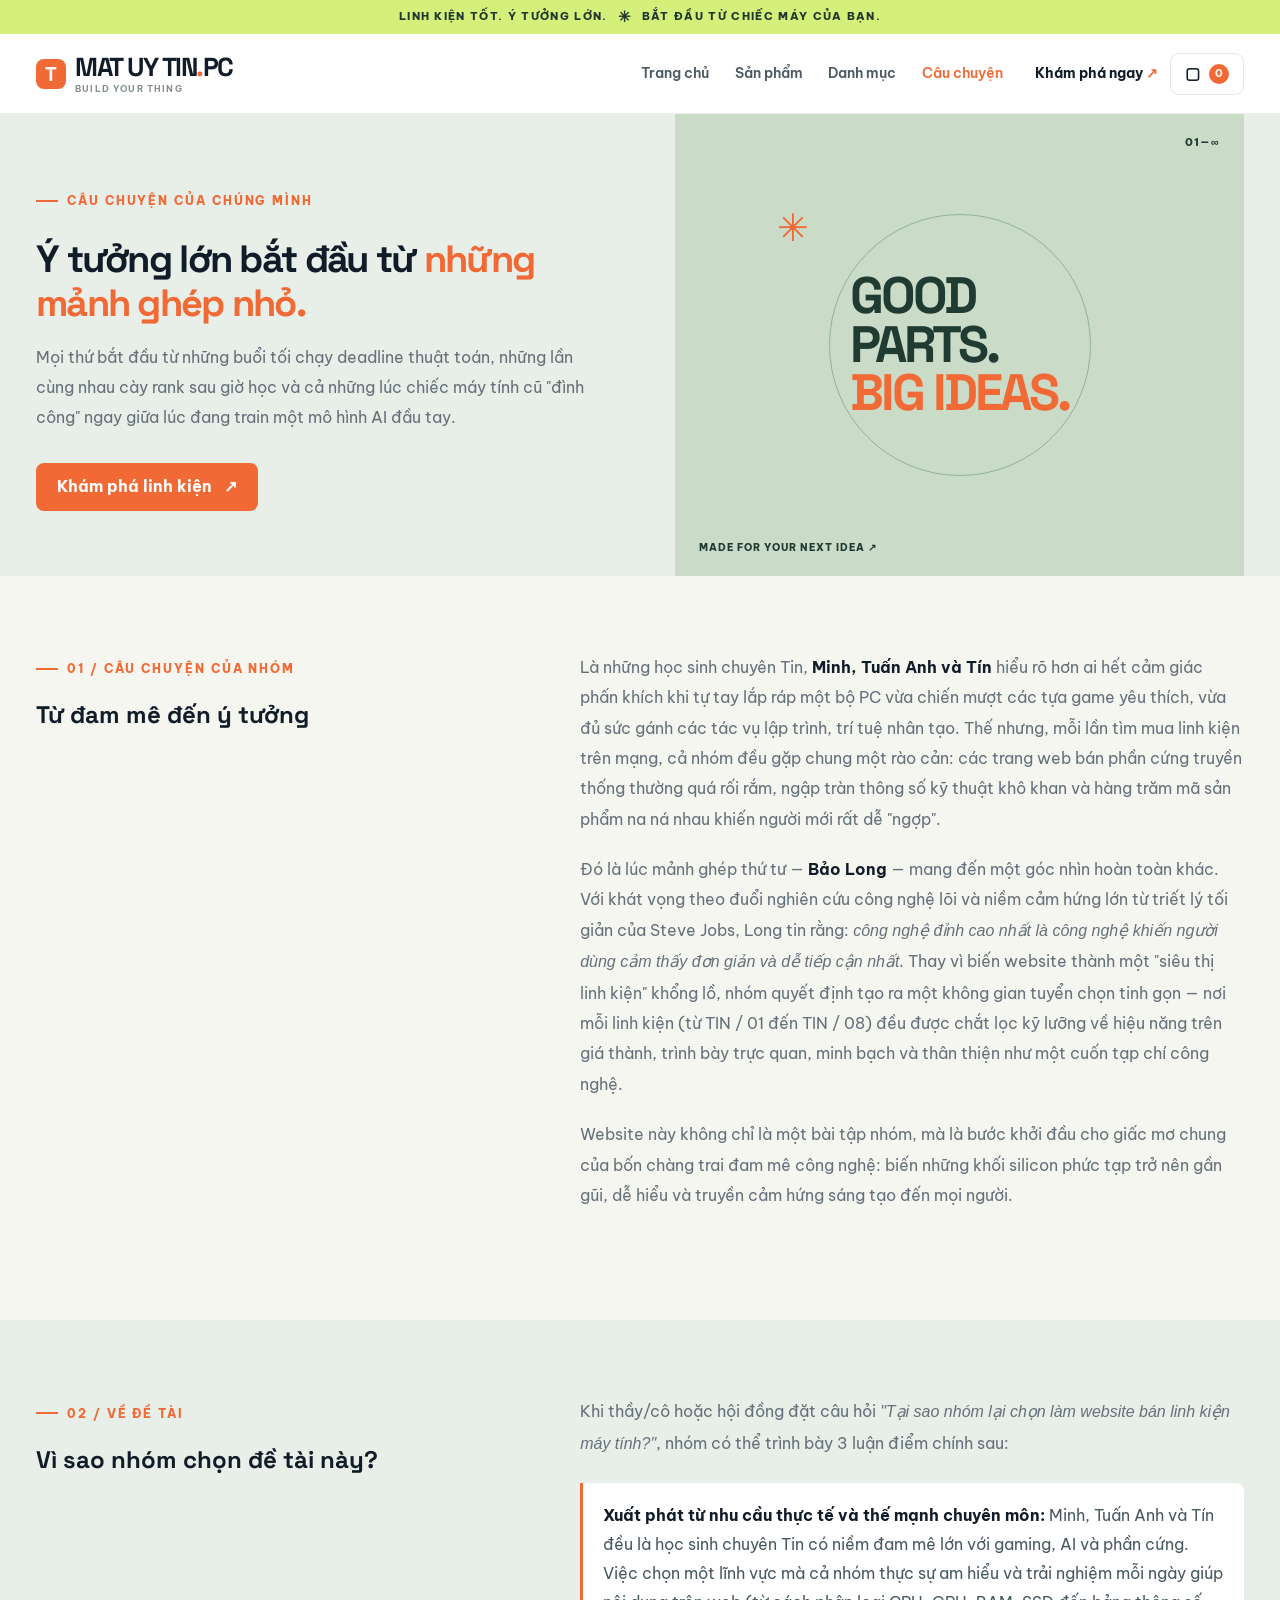
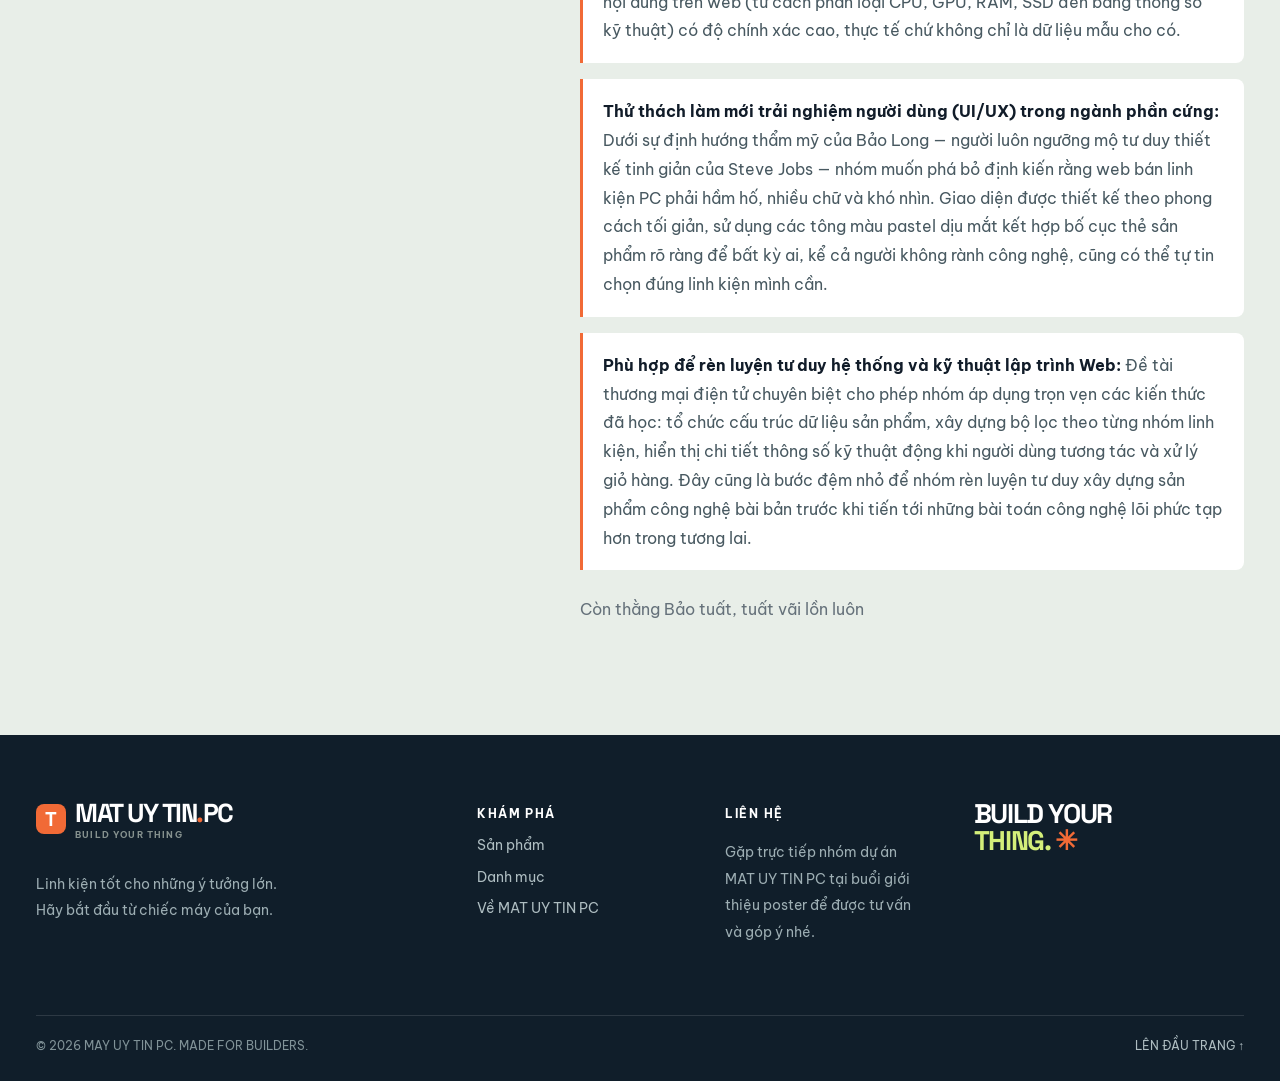
==== commit 83e474c1: "Update project backstory and motivation" ====
--- a/backstory.html
+++ b/backstory.html
@@ -6,24 +6,58 @@
   <meta name="theme-color" content="#142c29">
   <meta name="description" content="MAT UY TIN PC — góc linh kiện cho chiếc máy tính tiếp theo của bạn.">
   <title>Câu chuyện — MAT UY TIN PC</title>
-  <link rel="stylesheet" href="styles.css?v=20261119-3">
-  <script src="app.js?v=20261119-3" defer></script>
+  <link rel="stylesheet" href="styles.css?v=20261119-4">
+  <script src="app.js?v=20261119-4" defer></script>
 </head>
 <body>
   <div class="announcement">LINH KIỆN TỐT. Ý TƯỞNG LỚN. <span>✳</span> BẮT ĐẦU TỪ CHIẾC MÁY CỦA BẠN.</div>
   <header class="site-header">
     <div class="container header-inner">
       <a class="logo" href="index.html" aria-label="MAT UY TIN PC — về trang chủ"><span class="logo-mark">T<span>✳</span></span><span>MAT UY TIN<span class="logo-dot">.</span>PC<small>BUILD YOUR THING</small></span></a>
-      <nav class="nav-links" aria-label="Điều hướng chính"><a href="index.html">Trang chủ</a><a href="products.html">Sản phẩm</a><a href="categories.html">Danh mục</a><a href="backstory.html" aria-current="page">Câu chuyện</a></nav>
+      <nav class="nav-links" aria-label="Điều hướng chính"><a href="index.html">Trang chủ</a><a href="products.html">Sản phẩm</a><a href="categories.html">Danh mục</a><a href="backstory.html?v=20261119-4" aria-current="page">Câu chuyện</a></nav>
       <div class="header-actions"><a class="header-link" href="products.html">Khám phá ngay <span>↗</span></a><button class="icon-button cart-trigger" type="button" aria-label="Mở giỏ hàng"><span aria-hidden="true">▢</span><span class="cart-count">0</span></button></div>
     </div>
   </header>
   <main id="top">
+    <section class="story-hero">
+      <div class="container story-hero-inner">
+        <div>
+          <p class="section-kicker">CÂU CHUYỆN CỦA CHÚNG MÌNH</p>
+          <h1>Ý tưởng lớn bắt đầu từ <em>những mảnh ghép nhỏ.</em></h1>
+          <p>Mọi thứ bắt đầu từ những buổi tối chạy deadline thuật toán, những lần cùng nhau cày rank sau giờ học và cả những lúc chiếc máy tính cũ &quot;đình công&quot; ngay giữa lúc đang train một mô hình AI đầu tay.</p>
+          <a class="button button-primary" href="products.html">Khám phá linh kiện <span>↗</span></a>
+        </div>
+        <div class="build-visual" aria-hidden="true"><span class="build-star">✳</span><span class="build-number">01—∞</span><div class="build-message">GOOD<br>PARTS.<br><em>BIG IDEAS.</em></div><span class="build-caption">MADE FOR YOUR NEXT IDEA ↗</span></div>
+      </div>
+    </section>
 
-    <section class="story-hero"><div class="container story-hero-inner"><div><p class="section-kicker">CÂU CHUYỆN CỦA CHÚNG MÌNH</p><h1>Ý tưởng lớn bắt đầu từ <em>những mảnh ghép nhỏ.</em></h1><p>Mỗi chiếc PC đều có một câu chuyện riêng. MAT UY TIN PC bắt đầu từ ý tưởng giúp sinh viên tìm linh kiện cho góc học tập, làm việc và giải trí phù hợp với nhu cầu và ngân sách.</p><a class="button button-primary" href="products.html">Khám phá linh kiện <span>↗</span></a></div><div class="build-visual" aria-hidden="true"><span class="build-star">✳</span><span class="build-number">01—∞</span><div class="build-message">GOOD<br>PARTS.<br><em>BIG IDEAS.</em></div><span class="build-caption">MADE FOR YOUR NEXT IDEA ↗</span></div></div></section>
-    <section class="page-section"><div class="container story-content"><div><p class="section-kicker">MỘT Ý TƯỞNG DÀNH CHO SINH VIÊN</p><h2>Chọn linh kiện dễ dàng hơn.</h2></div><div><p>Việc xây dựng một bộ máy có thể bắt đầu bằng rất nhiều câu hỏi: nên chọn bộ xử lý nào, cần bao nhiêu bộ nhớ và đâu là những lựa chọn phù hợp với ngân sách?</p><p>Trong bản demo này, chúng mình sắp xếp linh kiện theo từng danh mục và cung cấp thông tin cơ bản để bạn dễ tìm hiểu trước khi lựa chọn.</p><p>Đây là dự án minh họa, chưa hỗ trợ đặt hàng hay thanh toán thực tế.</p><a class="text-link" href="categories.html">KHÁM PHÁ DANH MỤC <span>↗</span></a></div></div></section>
+    <section class="page-section" aria-labelledby="story-heading">
+      <div class="container story-content">
+        <div><p class="section-kicker">01 / CÂU CHUYỆN CỦA NHÓM</p><h2 id="story-heading">Từ đam mê đến ý tưởng</h2></div>
+        <div class="story-copy">
+          <p>Là những học sinh chuyên Tin, <strong>Minh, Tuấn Anh và Tín</strong> hiểu rõ hơn ai hết cảm giác phấn khích khi tự tay lắp ráp một bộ PC vừa chiến mượt các tựa game yêu thích, vừa đủ sức gánh các tác vụ lập trình, trí tuệ nhân tạo. Thế nhưng, mỗi lần tìm mua linh kiện trên mạng, cả nhóm đều gặp chung một rào cản: các trang web bán phần cứng truyền thống thường quá rối rắm, ngập tràn thông số kỹ thuật khô khan và hàng trăm mã sản phẩm na ná nhau khiến người mới rất dễ &quot;ngợp&quot;.</p>
+          <p>Đó là lúc mảnh ghép thứ tư — <strong>Bảo Long</strong> — mang đến một góc nhìn hoàn toàn khác. Với khát vọng theo đuổi nghiên cứu công nghệ lõi và niềm cảm hứng lớn từ triết lý tối giản của Steve Jobs, Long tin rằng: <em>công nghệ đỉnh cao nhất là công nghệ khiến người dùng cảm thấy đơn giản và dễ tiếp cận nhất</em>. Thay vì biến website thành một &quot;siêu thị linh kiện&quot; khổng lồ, nhóm quyết định tạo ra một không gian tuyển chọn tinh gọn — nơi mỗi linh kiện (từ TIN / 01 đến TIN / 08) đều được chắt lọc kỹ lưỡng về hiệu năng trên giá thành, trình bày trực quan, minh bạch và thân thiện như một cuốn tạp chí công nghệ.</p>
+          <p>Website này không chỉ là một bài tập nhóm, mà là bước khởi đầu cho giấc mơ chung của bốn chàng trai đam mê công nghệ: biến những khối silicon phức tạp trở nên gần gũi, dễ hiểu và truyền cảm hứng sáng tạo đến mọi người.</p>
+        </div>
+      </div>
+    </section>
+
+    <section class="story-reasons" aria-labelledby="reasons-heading">
+      <div class="container story-content">
+        <div><p class="section-kicker">02 / VỀ ĐỀ TÀI</p><h2 id="reasons-heading">Vì sao nhóm chọn đề tài này?</h2></div>
+        <div class="story-copy">
+          <p>Khi thầy/cô hoặc hội đồng đặt câu hỏi <em>&quot;Tại sao nhóm lại chọn làm website bán linh kiện máy tính?&quot;</em>, nhóm có thể trình bày 3 luận điểm chính sau:</p>
+          <ul class="story-reasons-list">
+            <li><strong>Xuất phát từ nhu cầu thực tế và thế mạnh chuyên môn:</strong> Minh, Tuấn Anh và Tín đều là học sinh chuyên Tin có niềm đam mê lớn với gaming, AI và phần cứng. Việc chọn một lĩnh vực mà cả nhóm thực sự am hiểu và trải nghiệm mỗi ngày giúp nội dung trên web (từ cách phân loại CPU, GPU, RAM, SSD đến bảng thông số kỹ thuật) có độ chính xác cao, thực tế chứ không chỉ là dữ liệu mẫu cho có.</li>
+            <li><strong>Thử thách làm mới trải nghiệm người dùng (UI/UX) trong ngành phần cứng:</strong> Dưới sự định hướng thẩm mỹ của Bảo Long — người luôn ngưỡng mộ tư duy thiết kế tinh giản của Steve Jobs — nhóm muốn phá bỏ định kiến rằng web bán linh kiện PC phải hầm hố, nhiều chữ và khó nhìn. Giao diện được thiết kế theo phong cách tối giản, sử dụng các tông màu pastel dịu mắt kết hợp bố cục thẻ sản phẩm rõ ràng để bất kỳ ai, kể cả người không rành công nghệ, cũng có thể tự tin chọn đúng linh kiện mình cần.</li>
+            <li><strong>Phù hợp để rèn luyện tư duy hệ thống và kỹ thuật lập trình Web:</strong> Đề tài thương mại điện tử chuyên biệt cho phép nhóm áp dụng trọn vẹn các kiến thức đã học: tổ chức cấu trúc dữ liệu sản phẩm, xây dựng bộ lọc theo từng nhóm linh kiện, hiển thị chi tiết thông số kỹ thuật động khi người dùng tương tác và xử lý giỏ hàng. Đây cũng là bước đệm nhỏ để nhóm rèn luyện tư duy xây dựng sản phẩm công nghệ bài bản trước khi tiến tới những bài toán công nghệ lõi phức tạp hơn trong tương lai.</li>
+          </ul>
+          <p>Còn thằng Bảo tuất, tuất vãi lồn luôn</p>
+        </div>
+      </div>
+    </section>
   </main>
-  <footer class="footer"><div class="container"><div class="footer-grid"><div><a class="logo footer-logo" href="index.html"><span class="logo-mark">T<span>✳</span></span><span>MAT UY TIN<span class="logo-dot">.</span>PC<small>BUILD YOUR THING</small></span></a><p>Linh kiện tốt cho những ý tưởng lớn.<br>Hãy bắt đầu từ chiếc máy của bạn.</p></div><div><strong>KHÁM PHÁ</strong><a href="products.html">Sản phẩm</a><a href="categories.html">Danh mục</a><a href="backstory.html">Về MAT UY TIN PC</a></div><div id="lien-he"><strong>LIÊN HỆ</strong><p>Gặp trực tiếp nhóm dự án MAT UY TIN PC tại buổi giới thiệu poster để được tư vấn và góp ý nhé.</p></div><div class="footer-tagline">BUILD YOUR<br><em>THING.</em> <span>✳</span></div></div><div class="footer-bottom"><span>© 2026 MAY UY TIN PC. MADE FOR BUILDERS.</span><a href="#top">LÊN ĐẦU TRANG ↑</a></div></div></footer>
+  <footer class="footer"><div class="container"><div class="footer-grid"><div><a class="logo footer-logo" href="index.html"><span class="logo-mark">T<span>✳</span></span><span>MAT UY TIN<span class="logo-dot">.</span>PC<small>BUILD YOUR THING</small></span></a><p>Linh kiện tốt cho những ý tưởng lớn.<br>Hãy bắt đầu từ chiếc máy của bạn.</p></div><div><strong>KHÁM PHÁ</strong><a href="products.html">Sản phẩm</a><a href="categories.html">Danh mục</a><a href="backstory.html?v=20261119-4">Về MAT UY TIN PC</a></div><div id="lien-he"><strong>LIÊN HỆ</strong><p>Gặp trực tiếp nhóm dự án MAT UY TIN PC tại buổi giới thiệu poster để được tư vấn và góp ý nhé.</p></div><div class="footer-tagline">BUILD YOUR<br><em>THING.</em> <span>✳</span></div></div><div class="footer-bottom"><span>© 2026 MAY UY TIN PC. MADE FOR BUILDERS.</span><a href="#top">LÊN ĐẦU TRANG ↑</a></div></div></footer>
   <div class="cart-overlay" id="cart-overlay" hidden></div>
   <aside class="cart-drawer" id="cart-drawer" role="dialog" aria-modal="true" aria-labelledby="cart-title" aria-hidden="true">
     <div class="cart-header"><div><p class="section-kicker">MAT UY TIN PC / GIỎ HÀNG</p><h2 id="cart-title">Giỏ hàng của bạn<span>.</span></h2></div><button class="close-cart" type="button" aria-label="Đóng giỏ hàng">×</button></div>
--- a/styles.css
+++ b/styles.css
@@ -378,3 +378,11 @@
   .product-bottom{align-items:flex-start;flex-direction:column}
   .add-button{width:100%}
 }
+
+/* Đọc câu chuyện và các luận điểm trên mọi cỡ màn hình. */
+.story-copy p{margin:0 0 20px;line-height:1.8}
+.story-copy strong,.story-reasons-list strong{color:var(--ink)}
+.story-reasons{padding:76px 0 90px;background:#e8eee8}
+.story-reasons-list{display:grid;gap:16px;margin:24px 0;padding:0;list-style:none}
+.story-reasons-list li{padding:18px 20px;border-left:3px solid var(--orange);border-radius:0 8px 8px 0;background:#fff;color:#485961;line-height:1.8}
+@media(max-width:680px){.story-reasons{padding:50px 0 65px}.story-reasons-list li{padding:16px}}
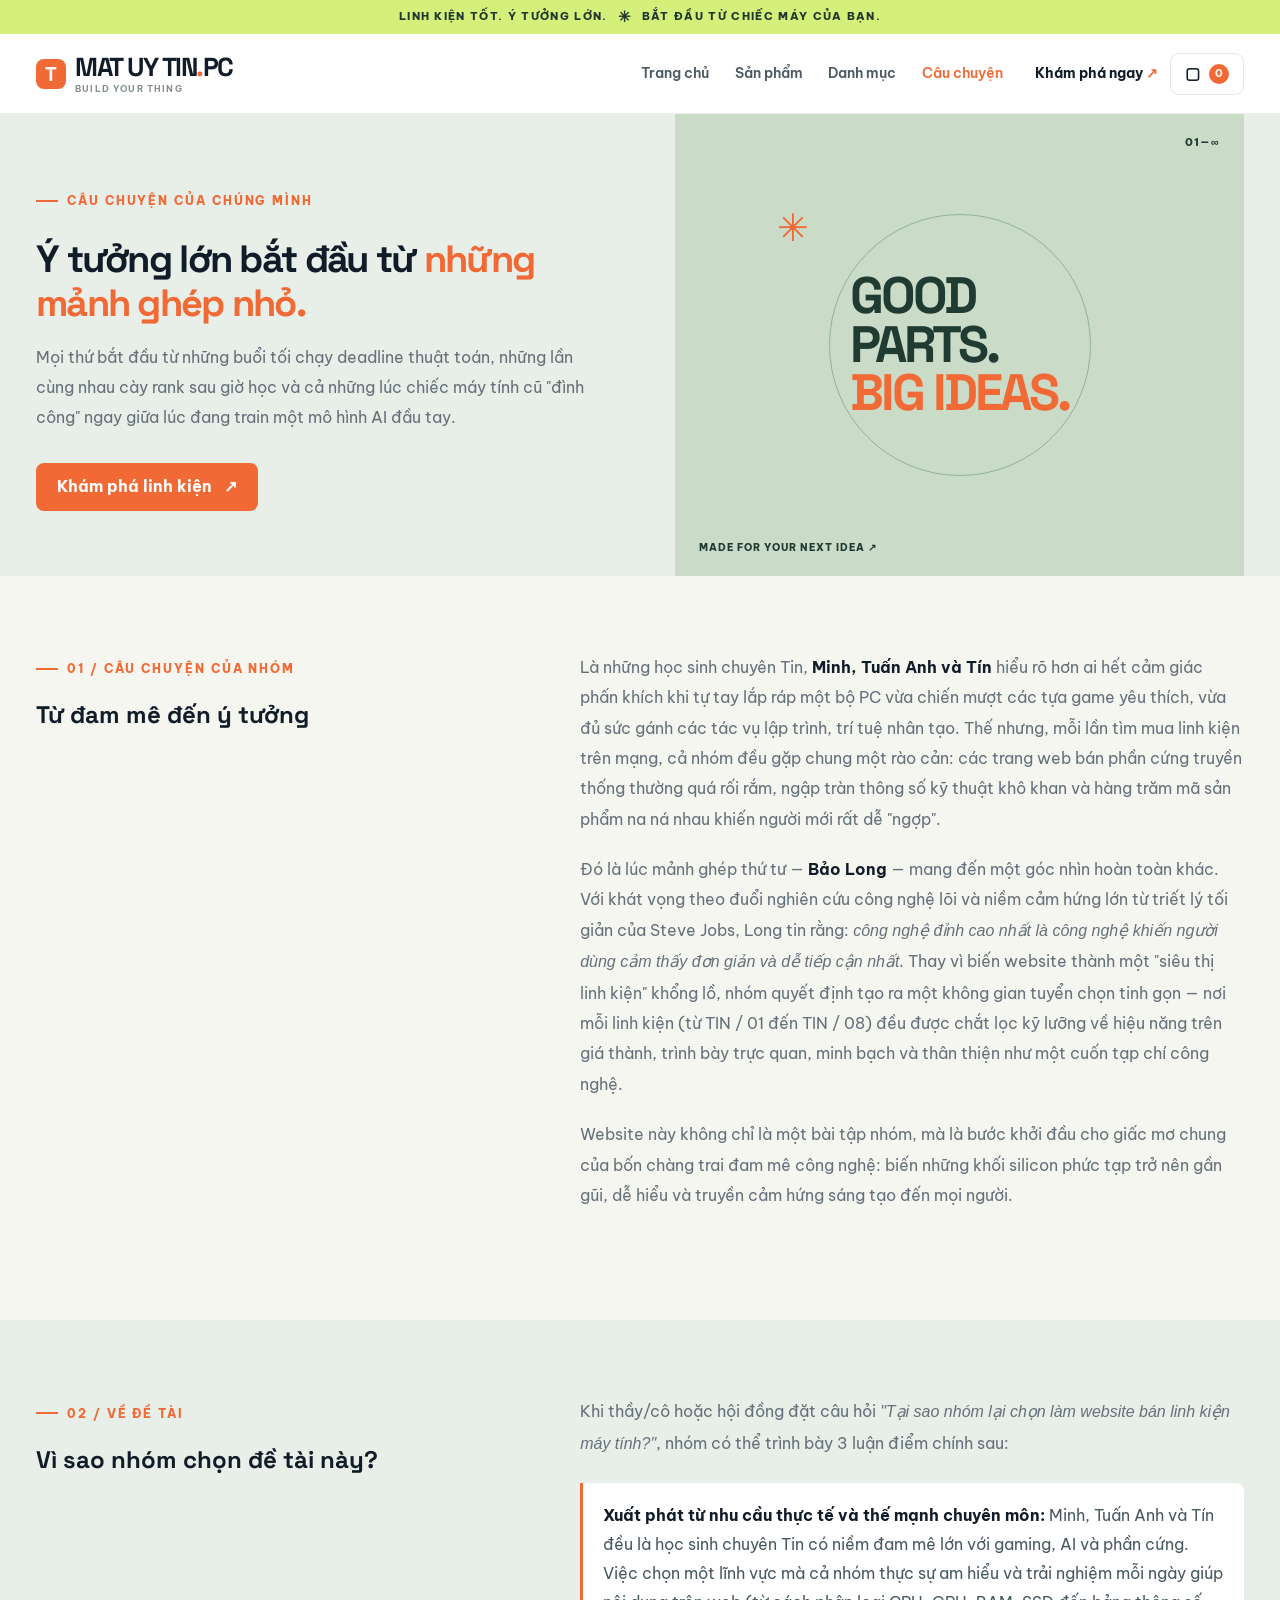
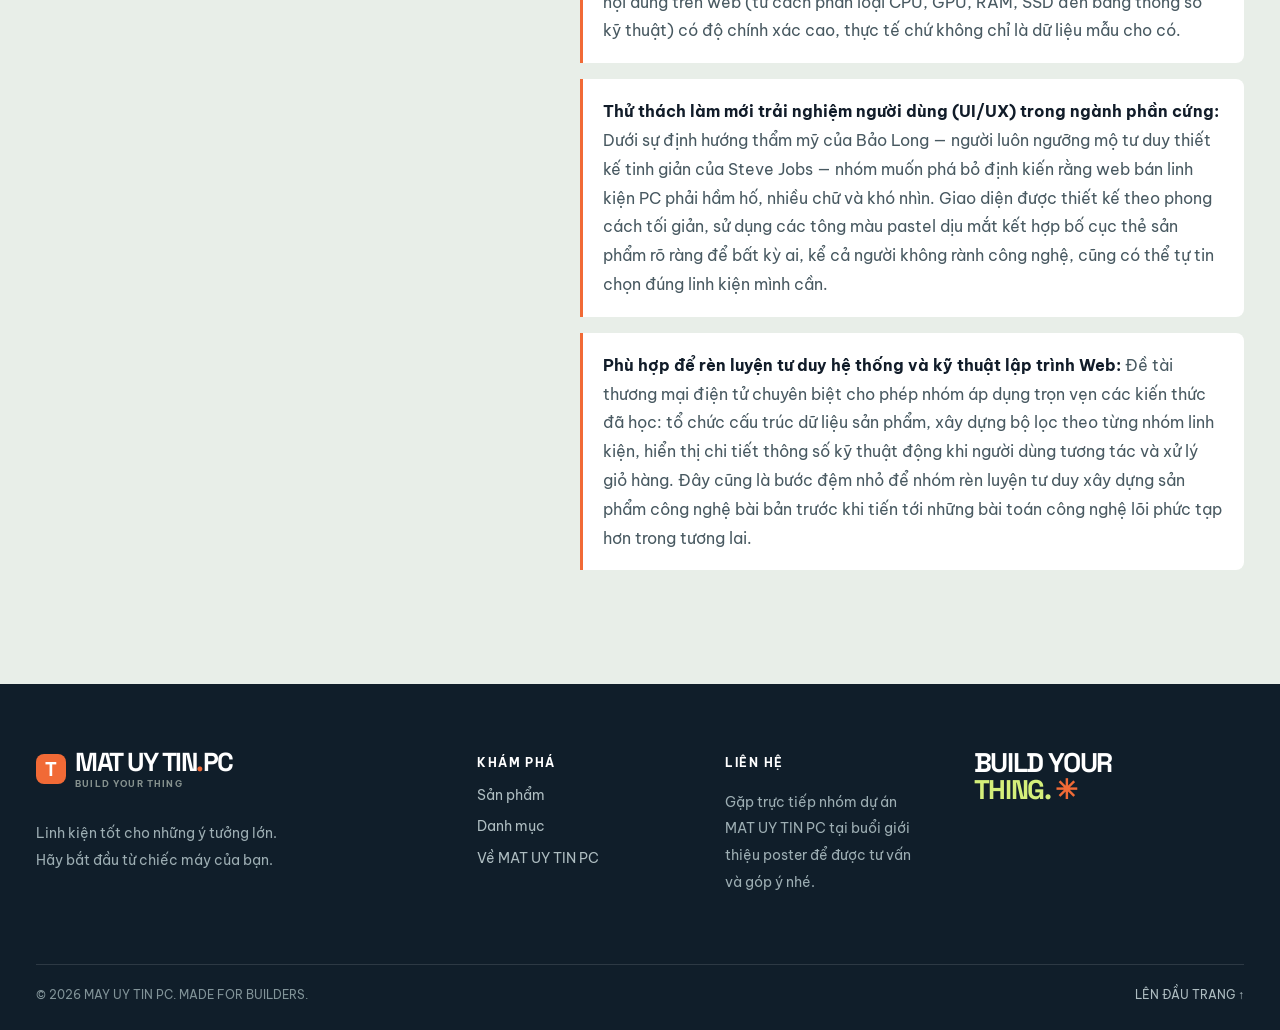
==== commit 901321be: "Remove inappropriate content from backstory.html" ====
--- a/backstory.html
+++ b/backstory.html
@@ -52,7 +52,6 @@
             <li><strong>Thử thách làm mới trải nghiệm người dùng (UI/UX) trong ngành phần cứng:</strong> Dưới sự định hướng thẩm mỹ của Bảo Long — người luôn ngưỡng mộ tư duy thiết kế tinh giản của Steve Jobs — nhóm muốn phá bỏ định kiến rằng web bán linh kiện PC phải hầm hố, nhiều chữ và khó nhìn. Giao diện được thiết kế theo phong cách tối giản, sử dụng các tông màu pastel dịu mắt kết hợp bố cục thẻ sản phẩm rõ ràng để bất kỳ ai, kể cả người không rành công nghệ, cũng có thể tự tin chọn đúng linh kiện mình cần.</li>
             <li><strong>Phù hợp để rèn luyện tư duy hệ thống và kỹ thuật lập trình Web:</strong> Đề tài thương mại điện tử chuyên biệt cho phép nhóm áp dụng trọn vẹn các kiến thức đã học: tổ chức cấu trúc dữ liệu sản phẩm, xây dựng bộ lọc theo từng nhóm linh kiện, hiển thị chi tiết thông số kỹ thuật động khi người dùng tương tác và xử lý giỏ hàng. Đây cũng là bước đệm nhỏ để nhóm rèn luyện tư duy xây dựng sản phẩm công nghệ bài bản trước khi tiến tới những bài toán công nghệ lõi phức tạp hơn trong tương lai.</li>
           </ul>
-          <p>Còn thằng Bảo tuất, tuất vãi lồn luôn</p>
         </div>
       </div>
     </section>
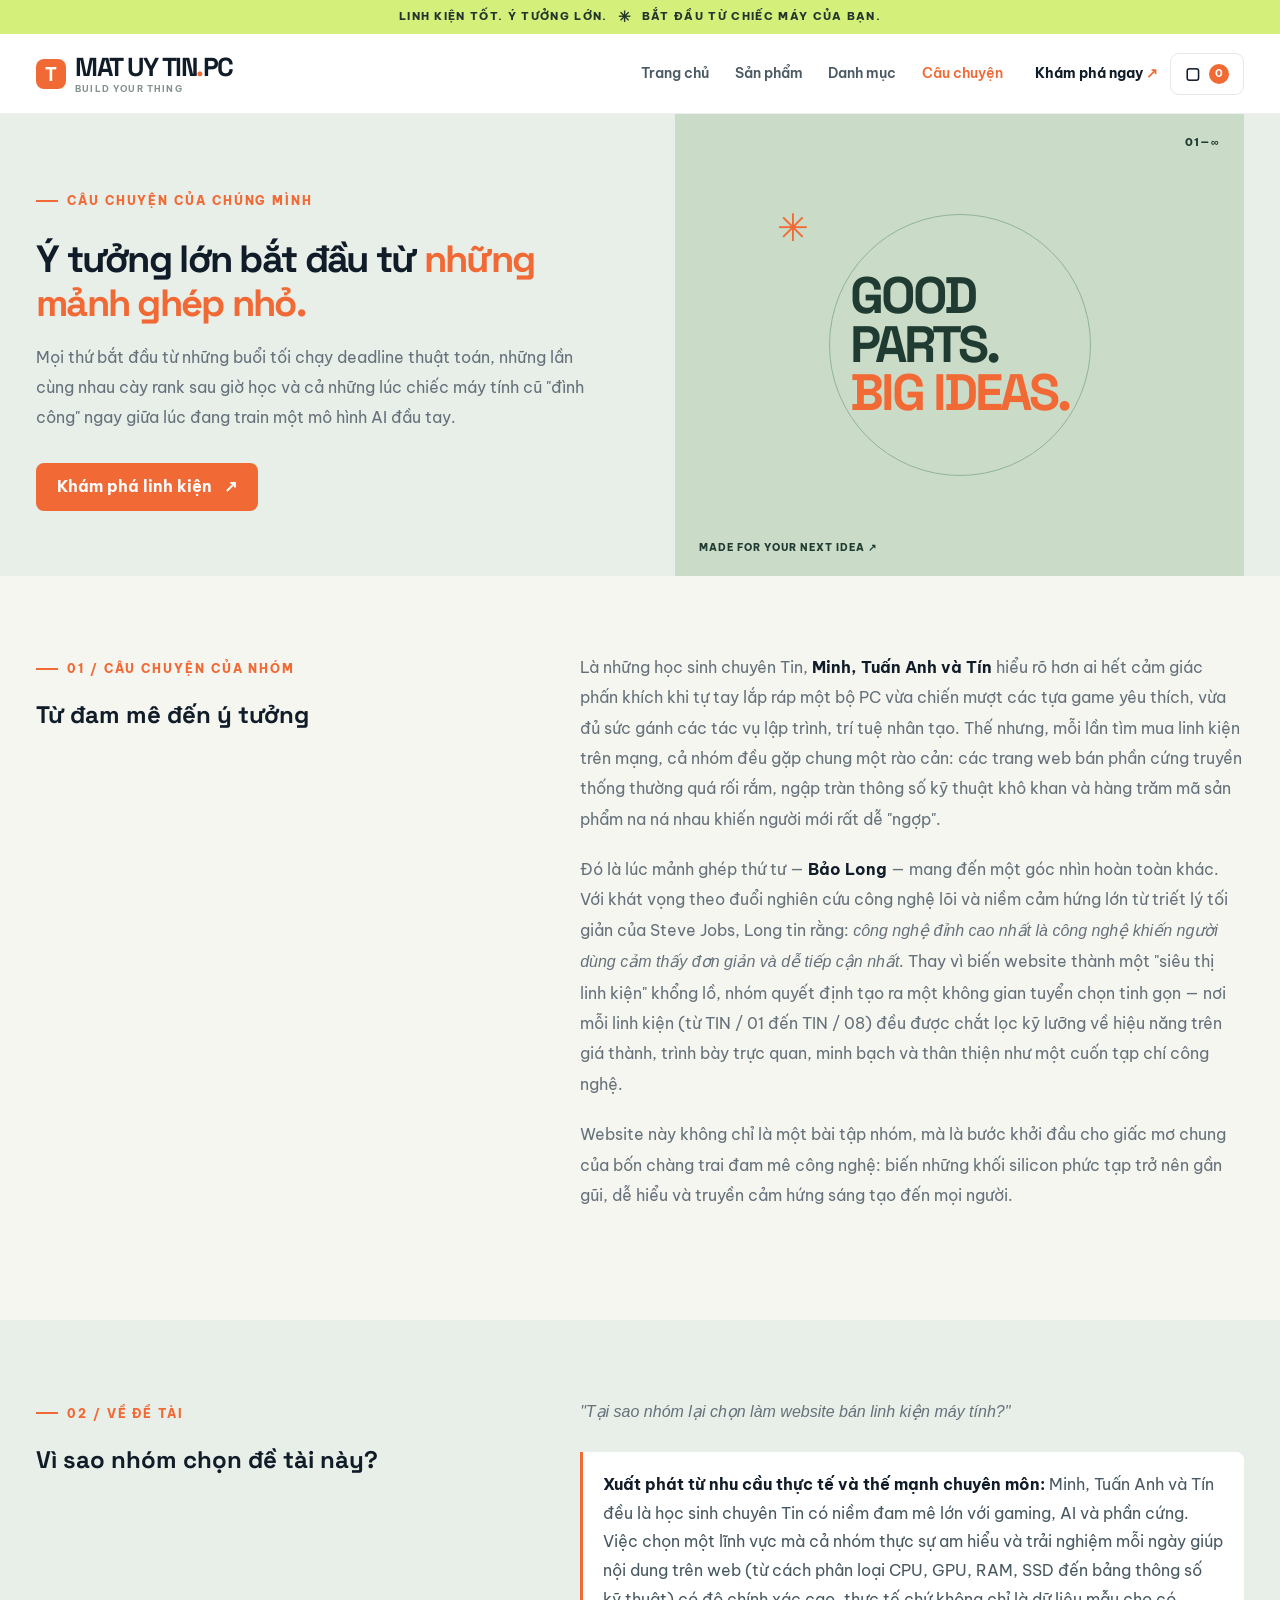
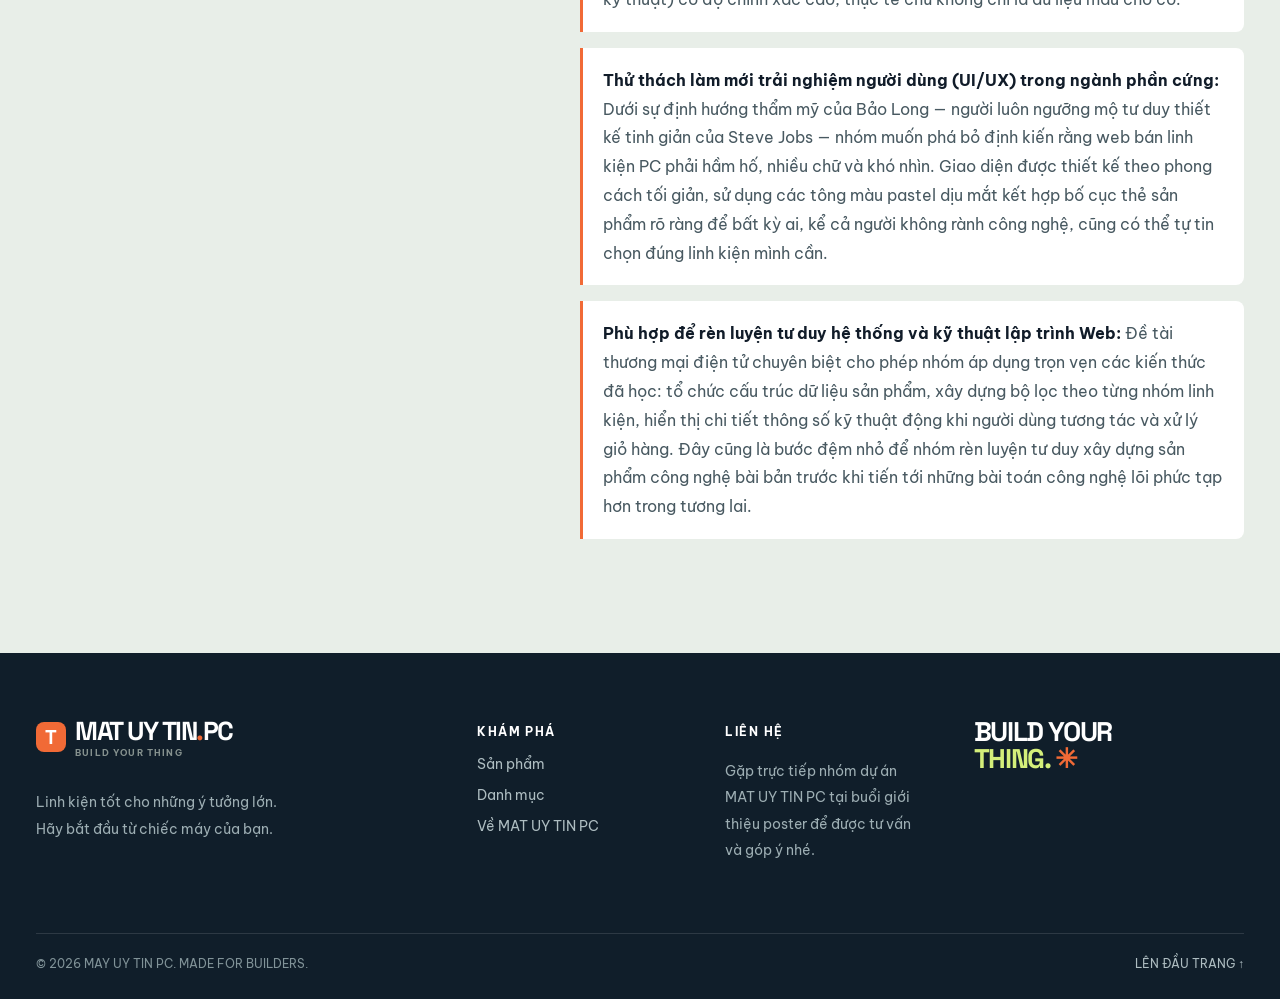
==== commit d6a4ae15: "Update introduction paragraph in backstory.html Revised the introduction paragraph for clarity and e" ====
--- a/backstory.html
+++ b/backstory.html
@@ -46,7 +46,7 @@
       <div class="container story-content">
         <div><p class="section-kicker">02 / VỀ ĐỀ TÀI</p><h2 id="reasons-heading">Vì sao nhóm chọn đề tài này?</h2></div>
         <div class="story-copy">
-          <p>Khi thầy/cô hoặc hội đồng đặt câu hỏi <em>&quot;Tại sao nhóm lại chọn làm website bán linh kiện máy tính?&quot;</em>, nhóm có thể trình bày 3 luận điểm chính sau:</p>
+          <p><em>&quot;Tại sao nhóm lại chọn làm website bán linh kiện máy tính?&quot;</em></p>
           <ul class="story-reasons-list">
             <li><strong>Xuất phát từ nhu cầu thực tế và thế mạnh chuyên môn:</strong> Minh, Tuấn Anh và Tín đều là học sinh chuyên Tin có niềm đam mê lớn với gaming, AI và phần cứng. Việc chọn một lĩnh vực mà cả nhóm thực sự am hiểu và trải nghiệm mỗi ngày giúp nội dung trên web (từ cách phân loại CPU, GPU, RAM, SSD đến bảng thông số kỹ thuật) có độ chính xác cao, thực tế chứ không chỉ là dữ liệu mẫu cho có.</li>
             <li><strong>Thử thách làm mới trải nghiệm người dùng (UI/UX) trong ngành phần cứng:</strong> Dưới sự định hướng thẩm mỹ của Bảo Long — người luôn ngưỡng mộ tư duy thiết kế tinh giản của Steve Jobs — nhóm muốn phá bỏ định kiến rằng web bán linh kiện PC phải hầm hố, nhiều chữ và khó nhìn. Giao diện được thiết kế theo phong cách tối giản, sử dụng các tông màu pastel dịu mắt kết hợp bố cục thẻ sản phẩm rõ ràng để bất kỳ ai, kể cả người không rành công nghệ, cũng có thể tự tin chọn đúng linh kiện mình cần.</li>
